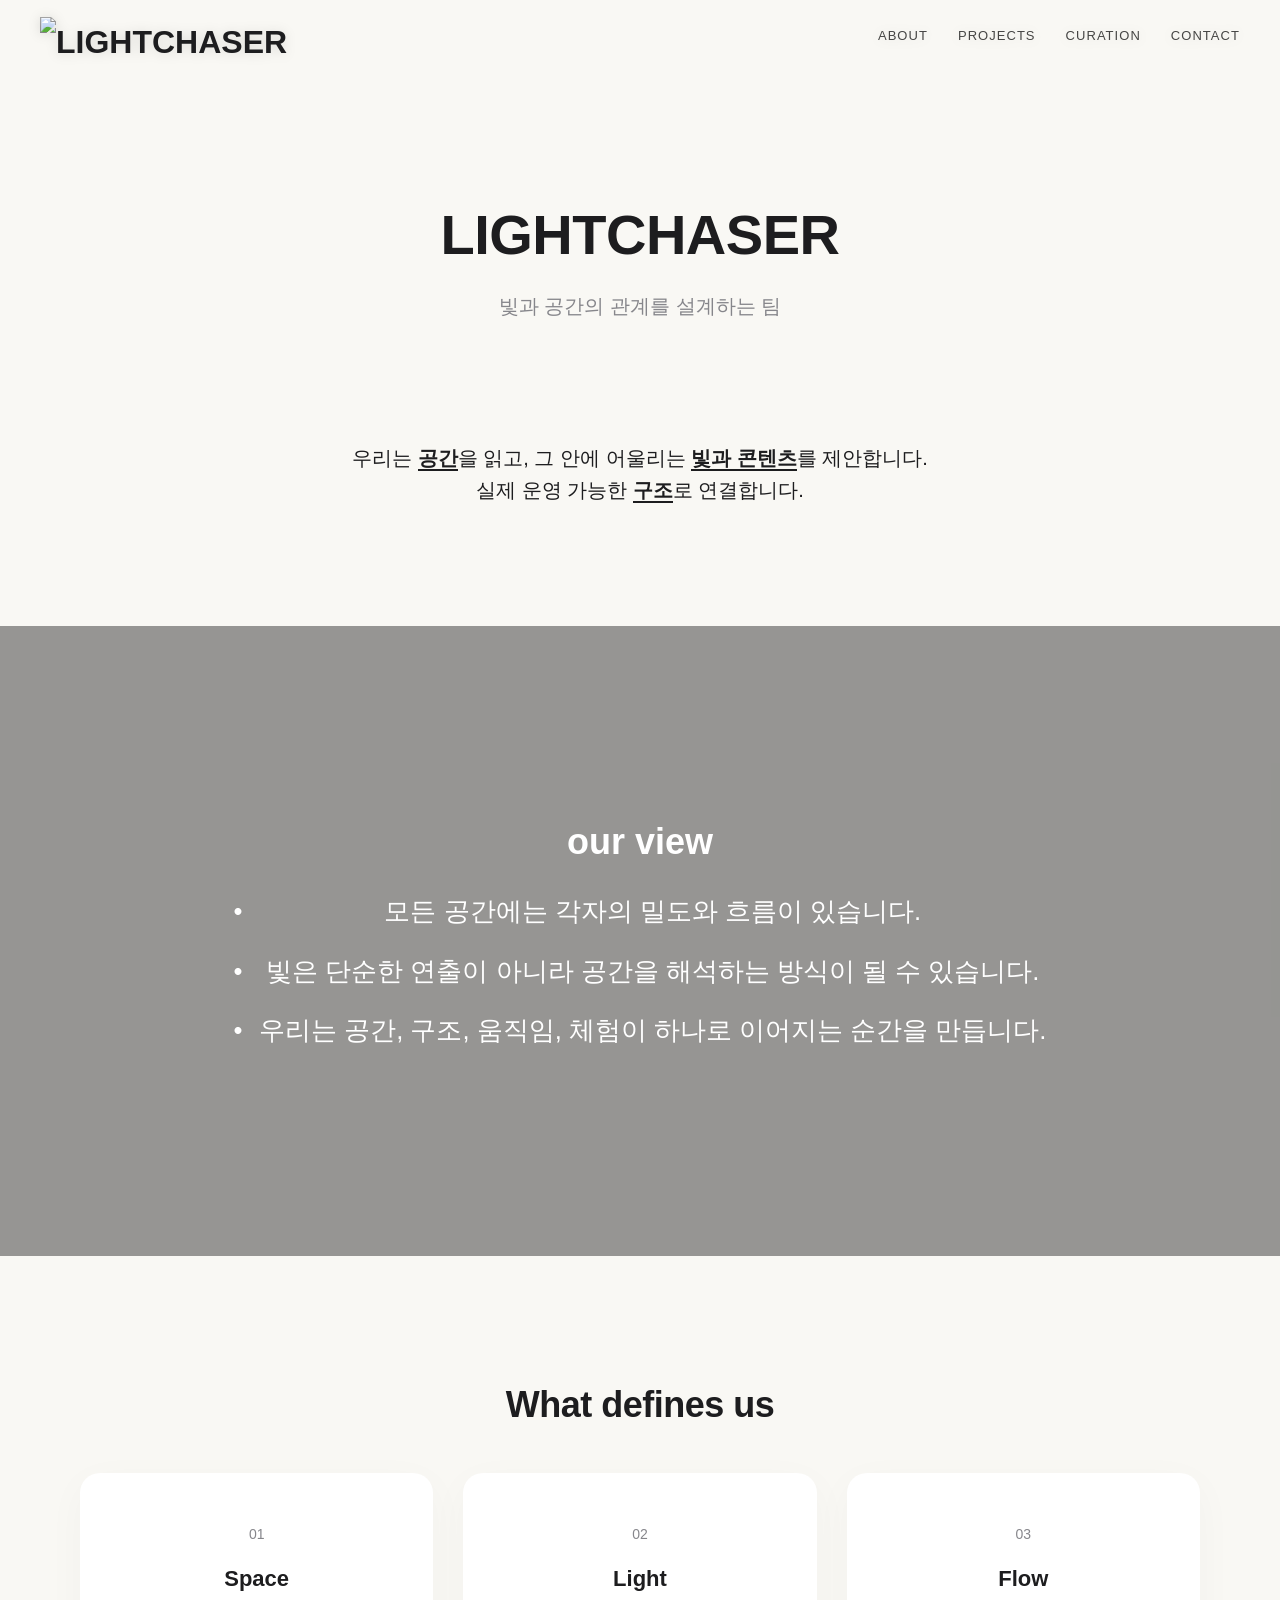
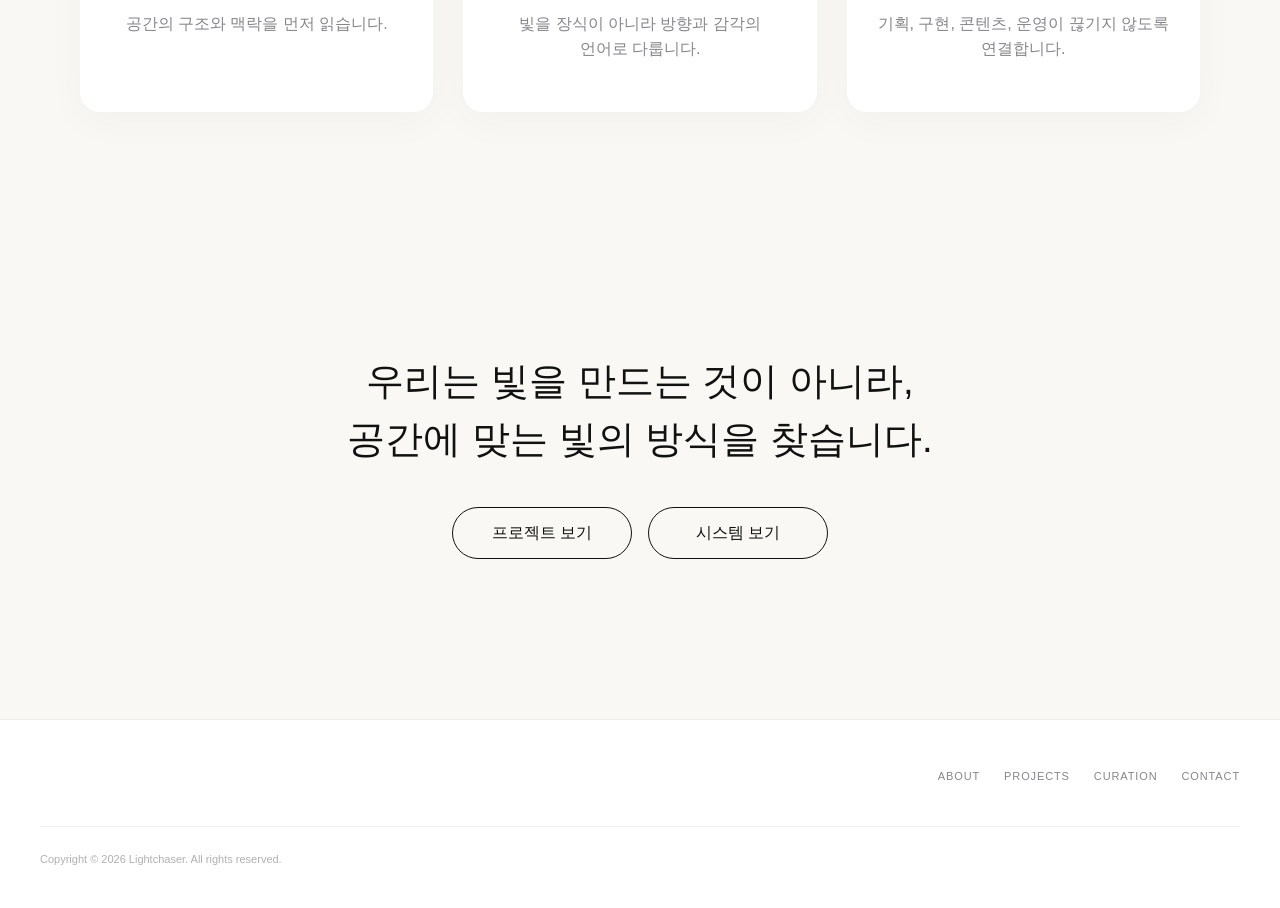
==== about.html @ cd35b0bd "Add files via upload" ====
<!DOCTYPE html>
<html lang="ko">
  <head>
    <meta charset="UTF-8" />
    <meta name="viewport" content="width=device-width, initial-scale=1.0" />
    <title>About - Lightchaser</title>
    <link rel="stylesheet" href="css/common.css" />
    <link rel="stylesheet" href="css/about.css" />
  </head>
  <body>
    <div data-include-path="components/header.html"></div>

    <main>
      <section class="sub-visual">
        <h2>LIGHTCHASER</h2>
        <p>빛과 공간의 관계를 설계하는 팀</p>
      </section>

      <section class="about-section definition">
        <div class="inner">
          <p class="desc">
            우리는 <strong>공간</strong>을 읽고, 그 안에 어울리는
            <strong>빛과 콘텐츠</strong>를 제안합니다.<br />
            실제 운영 가능한 <strong>구조</strong>로 연결합니다.
          </p>
        </div>
      </section>

      <section class="philosophy-bg">
        <div class="philo-content">
          <h3>our view</h3>
          <ul class="about-view-list custom-bullet">
            <li>모든 공간에는 각자의 밀도와 흐름이 있습니다.</li>
            <li>
              빛은 단순한 연출이 아니라 공간을 해석하는 방식이 될 수 있습니다.
            </li>
            <li>
              우리는 공간, 구조, 움직임, 체험이 하나로 이어지는 순간을 만듭니다.
            </li>
          </ul>
        </div>
      </section>

      <section class="about-section diff">
        <h3>What defines us</h3>
        <div class="inner">
          <div class="diff-grid">
            <div class="diff-item">
              <span class="num">01</span>
              <h4>Space</h4>
              <p>공간의 구조와 맥락을 먼저 읽습니다.</p>
            </div>

            <div class="diff-item">
              <span class="num">02</span>
              <h4>Light</h4>
              <p>빛을 장식이 아니라 방향과 감각의 언어로 다룹니다.</p>
            </div>
            <div class="diff-item">
              <span class="num">03</span>
              <h4>Flow</h4>
              <p>기획, 구현, 콘텐츠, 운영이 끊기지 않도록 연결합니다.</p>
            </div>
          </div>
        </div>
      </section>

      <section class="about-section closing">
        <div class="inner">
          <p class="closing-line">
            우리는 빛을 만드는 것이 아니라,<br />
            공간에 맞는 빛의 방식을 찾습니다.
          </p>

          <div class="closing-actions">
            <a href="project.html" class="btn-line">프로젝트 보기</a>
            <a href="system.html" class="btn-line">시스템 보기</a>
          </div>
        </div>
      </section>
    </main>

    <div data-include-path="components/footer.html"></div>

    <script src="js/include.js"></script>
    <script src="js/main.js"></script>
  </body>
</html>
---- css/common.css ----
/* =========================================
   1. 기본 설정 & 폰트 (GLOBAL)
   ========================================= */
@import url("https://fonts.googleapis.com/css2?family=Syne:wght@800&display=swap");

:root {
  --bg-color: #f9f8f4;
  --white: #ffffff;
  --text-main: #1d1d1f;
  --text-sub: #86868b;
  --border: #d2d2d7;
  --accent: #000000;

  /* 헤더 커스터마이즈 */
  --header-h: 70px; /* 헤더 높이 */
  --header-pad-x: 40px; /* 좌우 여백 */
  --logo-h: 56px; /* 로고 이미지 높이 */
  --menu-gap: 30px; /* PC 메뉴 간격 */
}

/* Reset */
* {
  margin: 0;
  padding: 0;
  box-sizing: border-box;
}

body {
  font-family: -apple-system, BlinkMacSystemFont, "Segoe UI", Roboto,
    "Helvetica Neue", Arial, "Noto Sans KR", sans-serif;
  background-color: var(--bg-color);
  color: var(--text-main);
  line-height: 1.6;
  word-break: keep-all;
}

a {
  text-decoration: none;
  color: inherit;
  transition: color 0.3s;
}

ul,
li {
  list-style: none;
}

/* 공통 main / section */
main {
  padding-top: var(--header-h); /* header fixed */
  min-height: 100vh;
}

section {
  position: relative;
}

/* 공통 inner (페이지 섹션용) */
.inner {
  max-width: 1400px;
  margin: 0 auto;
  padding: 0 40px;
}

/* =========================================
      2. HEADER (PC + Mobile 공통)
      - 기본 상태: 로고 왼쪽, 메뉴 오른쪽
      - 모바일: 햄버거 + 오버레이 메뉴
      - nav-compact: 로고 숨김 + 햄버거만 유지 + 오버레이 메뉴
      ========================================= */

header {
  position: fixed;
  top: 0;
  left: 0;
  width: 100%;
  height: var(--header-h);
  z-index: 5000;

  background: transparent;
  backdrop-filter: none;
  -webkit-backdrop-filter: none;
  border: 0;
  box-shadow: none;
}

header::before {
  content: "";
  position: absolute;
  inset: 0;
  pointer-events: none;
  display: block;
  background: rgba(0, 0, 0, 0); /* 기본 0 */
  transition: background 180ms ease;
}

header .inner {
  height: var(--header-h);
  max-width: none;

  display: flex;
  align-items: center;
  justify-content: space-between;
  padding: 0 var(--header-pad-x);
}

/* Logo */
header .logo {
  margin-top: 20px;
  position: static;
  transform: none;
  opacity: 1;
  pointer-events: auto;
  z-index: 5100;
}

header .logo a {
  display: flex;
  align-items: center;
  height: var(--header-h);
}

header .logo img {
  height: var(--logo-h);
  width: auto;
  display: block;
}

/* PC 메뉴 */
header .gnb {
  position: relative;
  z-index: 1100;
}

header .gnb ul {
  display: flex;
  gap: var(--menu-gap);
}

header .gnb a {
  font-family: "Noto Sans KR", sans-serif; /* Inter 미사용이면 안전하게 */
  font-size: 13px;
  font-weight: 500;
  letter-spacing: 0.08em;
  text-transform: uppercase;

  color: rgba(0, 0, 0, 0.72);
  opacity: 1;
}

header .gnb a:hover {
  color: rgba(0, 0, 0, 0.92);
}

/* 햄버거 버튼 (기본: PC 숨김) */
.btn-menu {
  display: none;
  background: none;
  border: none;
  width: 30px;
  height: 30px;
  position: relative;
  cursor: pointer;
  z-index: 4000;
}

.btn-menu span {
  display: block;
  width: 100%;
  height: 2px;
  background-color: var(--text-main);
  margin: 6px 0;
  transition: 0.3s;
}

/* drop-shadow (원하면 제거 가능) */
header .logo img,
header .gnb a {
  filter: drop-shadow(0 1px 6px rgba(0, 0, 0, 0.12));
}
/* 헤더가 밝은/복잡한 배경 위일 때 가독성 올리는 모드 */
header.is-invert::before {
  background: linear-gradient(
    to bottom,
    rgba(0, 0, 0, 0.42),
    rgba(0, 0, 0, 0.22) 60%,
    rgba(0, 0, 0, 0)
  );
}
header.is-invert .logo img {
  filter: invert(1) brightness(1.25) contrast(1.15);
}
header.is-invert .gnb a {
  color: rgba(255, 255, 255, 0.98);
  text-shadow: 0 1px 10px rgba(0, 0, 0, 0.55);
  filter: none; /* drop-shadow 대신 text-shadow로 통일 */
}

/* =========================================
      3. Sub Visual (공통)
      ========================================= */
.sub-visual {
  padding-top: 120px;
  display: flex;
  flex-direction: column;
  justify-content: center;
  align-items: center;
  text-align: center;
  background: var(--bg-color);
}

.sub-visual h2 {
  font-size: 56px;
  font-weight: 700;
  letter-spacing: -1px;
  margin-bottom: 10px;
  color: var(--text-main);
}

.sub-visual p {
  font-size: 20px;
  color: var(--text-sub);
}

/* =========================================
      4. Footer (공통)
      ========================================= */
footer {
  padding: 60px 0;
  text-align: center;
  background: var(--white);
  border-top: 1px solid #e5e5ea;
  color: var(--text-sub);
  font-size: 13px;
}

/* =========================================
      5. Responsive
      ========================================= */
@media (max-width: 1024px) {
  :root {
    --header-pad-x: 60px;
  }

  .inner {
    padding: 0 60px;
  }
}

@media (max-width: 768px) {
  :root {
    --header-pad-x: 20px;
  }

  .inner {
    padding: 0 7%;
  }

  /* 모바일: PC 메뉴 대신 햄버거 */
  .btn-menu {
    display: block;
  }

  /* 모바일에서 gnb를 오버레이 메뉴로 */
  header .gnb {
    position: fixed;
    top: 0;
    right: -100%;
    width: 100%;
    height: 100vh;
    background-color: rgba(255, 255, 255, 0.95);
    backdrop-filter: blur(10px);
    -webkit-backdrop-filter: blur(10px);
    z-index: 3500;
    transition: right 0.4s cubic-bezier(0.16, 1, 0.3, 1);

    display: flex;
    justify-content: center;
    align-items: center;
  }

  header .gnb.active {
    right: 0;
  }

  header .gnb ul {
    flex-direction: column;
    text-align: center;
    gap: 40px;
  }

  header .gnb a {
    font-size: 24px;
    font-weight: 700;
    color: var(--text-main);
  }

  /* 햄버거 X 애니메이션 */
  .btn-menu.active span:nth-child(1) {
    transform: rotate(45deg) translate(5px, 6px);
  }
  .btn-menu.active span:nth-child(2) {
    opacity: 0;
  }
  .btn-menu.active span:nth-child(3) {
    transform: rotate(-45deg) translate(5px, -6px);
  }

  .sub-visual h2 {
    font-size: 42px;
  }
}

@media (max-width: 480px) {
  .inner {
    padding: 0 20px;
  }
}

/* =========================================
      6. Scroll Compact Header
      header.nav-compact 이 붙으면:
      - 로고 숨김
      - 햄버거는 고정 노출
      - 메뉴는 오버레이 방식 유지(모바일과 동일)
      ========================================= */
header.nav-compact {
  background: transparent !important;
  backdrop-filter: none !important;
  -webkit-backdrop-filter: none !important;
  border-bottom: 0 !important;
  box-shadow: none !important;
}

/* 로고 숨김 */
header.nav-compact .logo {
  opacity: 0;
  pointer-events: none;
}

/* nav-compact 상태에서 햄버거 강제 노출 + 위치 고정 */
header.nav-compact .btn-menu {
  display: block;
  position: fixed;
  top: 16px;
  right: 20px;
  z-index: 4000;
}

/* nav-compact에서 햄버거 라인 */
header.nav-compact .btn-menu span {
  background-color: #111;
}

/* nav-compact에서 gnb를 오버레이로 강제 */
header.nav-compact .gnb {
  position: fixed;
  top: 0;
  right: -100%;
  width: 100%;
  height: 100vh;
  background-color: rgba(255, 255, 255, 0.92);
  backdrop-filter: blur(10px);
  -webkit-backdrop-filter: blur(10px);
  z-index: 3500;
  transition: right 0.4s cubic-bezier(0.16, 1, 0.3, 1);

  opacity: 1;
  pointer-events: auto;

  display: flex;
  justify-content: center;
  align-items: center;
}

header.nav-compact .gnb.active {
  right: 0;
}

header.nav-compact .gnb ul {
  display: flex;
  flex-direction: column;
  gap: 40px;
  text-align: center;
}

header.nav-compact .gnb a {
  font-size: 24px;
  font-weight: 700;
  color: var(--text-main);
}

/* =========================================
      7. Typography (Optional)
      ========================================= */
.main-visual h2,
.sub-visual h2,
.scene .content-text h3,
.project-detail .hero-txt h2,
.project-detail .flow-title h3,
.project-detail .flow-text h4 {
  letter-spacing: -0.5px;
}
header::before {
  z-index: 0;
}
header .inner {
  position: relative;
  z-index: 1;
}
---- css/about.css ----
/* =========================================
   ABOUT (about.html)
   ========================================= */
.about-section {
  padding: 120px 20px;
  text-align: center;
}
.about-section .inner {
  max-width: 1200px;
  margin: 0 auto;
}
.about-section h3 {
  font-size: 36px;
  margin-bottom: 40px;
  letter-spacing: -0.5px;
}

.definition .desc {
  font-size: 20px;
  font-weight: 400;
}
.definition strong {
  color: var(--text-main);
  border-bottom: 2px solid var(--text-main);
}

.philosophy-bg {
  height: 70vh;
  background-image: url("../assets/images/about/visual-bg.jpg");
  background-attachment: fixed;
  background-position: center;
  background-size: cover;
  background-repeat: no-repeat;
  display: flex;
  justify-content: center;
  align-items: center;
  text-align: center;
  position: relative;
}
.philosophy-bg::after {
  content: "";
  position: absolute;
  inset: 0;
  background: rgba(0, 0, 0, 0.4);
}
.philo-content {
  position: relative;
  z-index: 10;
}
.philo-content h3 {
  font-size: 36px;
  color: #fff;
  margin-bottom: 20px;
}
.philo-content p {
  font-size: 20px;
  color: rgba(255, 255, 255, 0.9);
}
.about-view-list.custom-bullet {
  list-style: none;
  margin: 0;
  padding: 0;
}

.about-view-list.custom-bullet li {
  position: relative;
  padding-left: 1.6rem;
  margin-bottom: 1rem;
  line-height: 1.7;
  font-size: 1.6rem;
  color: #ffffff;
  z-index: 10;
}

.about-view-list.custom-bullet li::before {
  content: "•";
  position: absolute;
  left: 0;
  top: 0;
}
.diff-grid {
  display: grid;
  grid-template-columns: repeat(3, 1fr);
  gap: 30px;
}
.diff-item {
  background: var(--white);
  padding: 50px 30px;
  border-radius: 20px;
  transition: transform 0.3s;
  box-shadow: 0 10px 40px rgba(0, 0, 0, 0.03);
}
.diff-item:hover {
  transform: translateY(-10px);
}
.diff-item .num {
  display: block;
  font-size: 14px;
  color: var(--text-sub);
  margin-bottom: 15px;
}
.diff-item h4 {
  font-size: 22px;
  margin-bottom: 15px;
}
.diff-item p {
  color: var(--text-sub);
}

.process-steps {
  display: flex;
  justify-content: center;
  align-items: center;
}
.process-steps .step {
  width: 150px;
  text-align: center;
}
.process-steps .circle {
  width: 60px;
  height: 60px;
  border: 1px solid var(--border);
  border-radius: 50%;
  margin: 0 auto 20px;
  line-height: 58px;
  font-weight: 600;
  color: var(--text-sub);
  background: var(--white);
  transition: 0.3s;
}
.step:hover .circle {
  border-color: var(--text-main);
  background: var(--text-main);
  color: var(--white);
}
.process-steps .line {
  width: 80px;
  height: 1px;
  background: var(--border);
  margin: 0 15px 40px 15px;
}

@media (max-width: 768px) {
  .diff-grid {
    grid-template-columns: 1fr;
  }
  .process-steps {
    flex-direction: column;
  }
  .process-steps .line {
    width: 1px;
    height: 40px;
    margin: 20px 0;
  }
}
.about-section.closing {
  padding: 120px 0 160px;
  text-align: center;
}

.closing-line {
  font-size: clamp(28px, 3vw, 48px);
  line-height: 1.5;
  font-weight: 500;
  color: #111;
  margin-bottom: 40px;
}

.closing-actions {
  display: flex;
  justify-content: center;
  gap: 16px;
  flex-wrap: wrap;
}

.btn-line {
  display: inline-flex;
  align-items: center;
  justify-content: center;
  min-width: 180px;
  height: 52px;
  padding: 0 24px;
  border: 1px solid #111;
  border-radius: 999px;
  color: #111;
  text-decoration: none;
  font-size: 16px;
  transition: all 0.25s ease;
}

.btn-line:hover {
  background: #111;
  color: #fff;
}
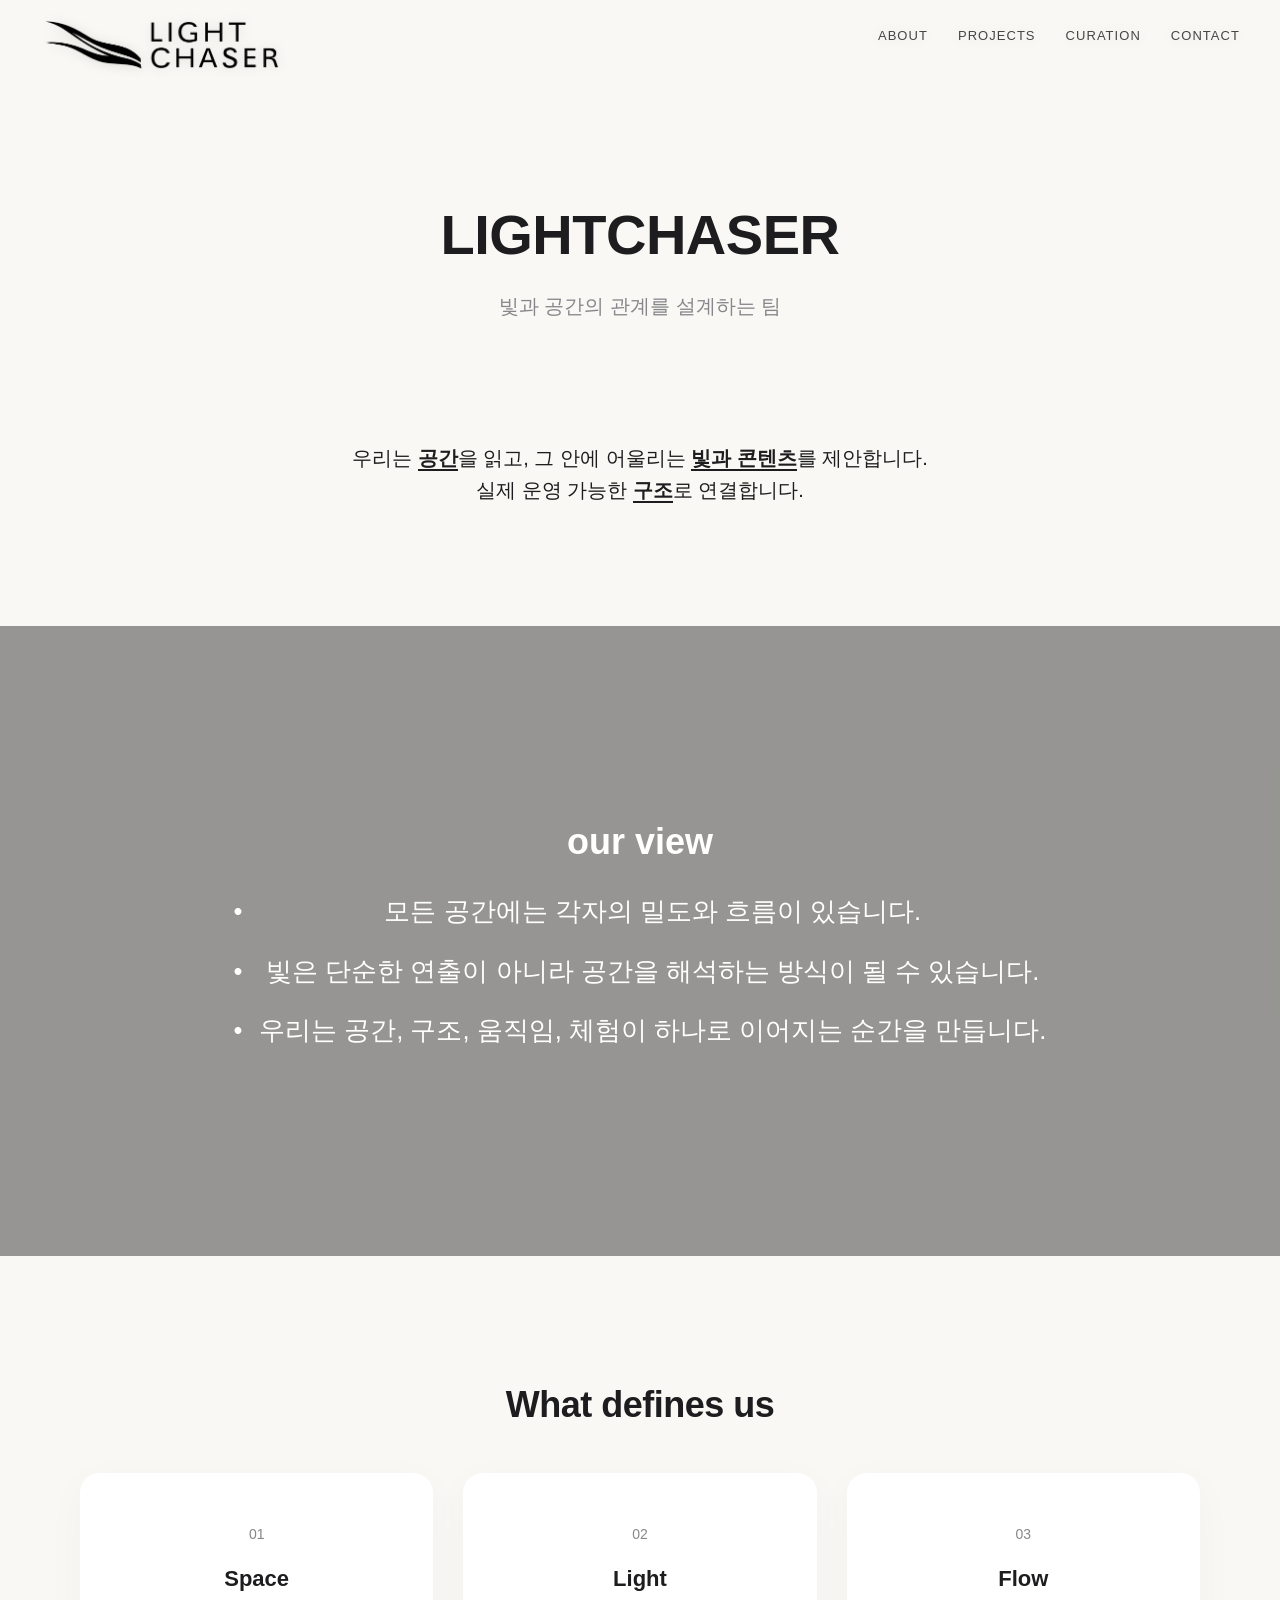
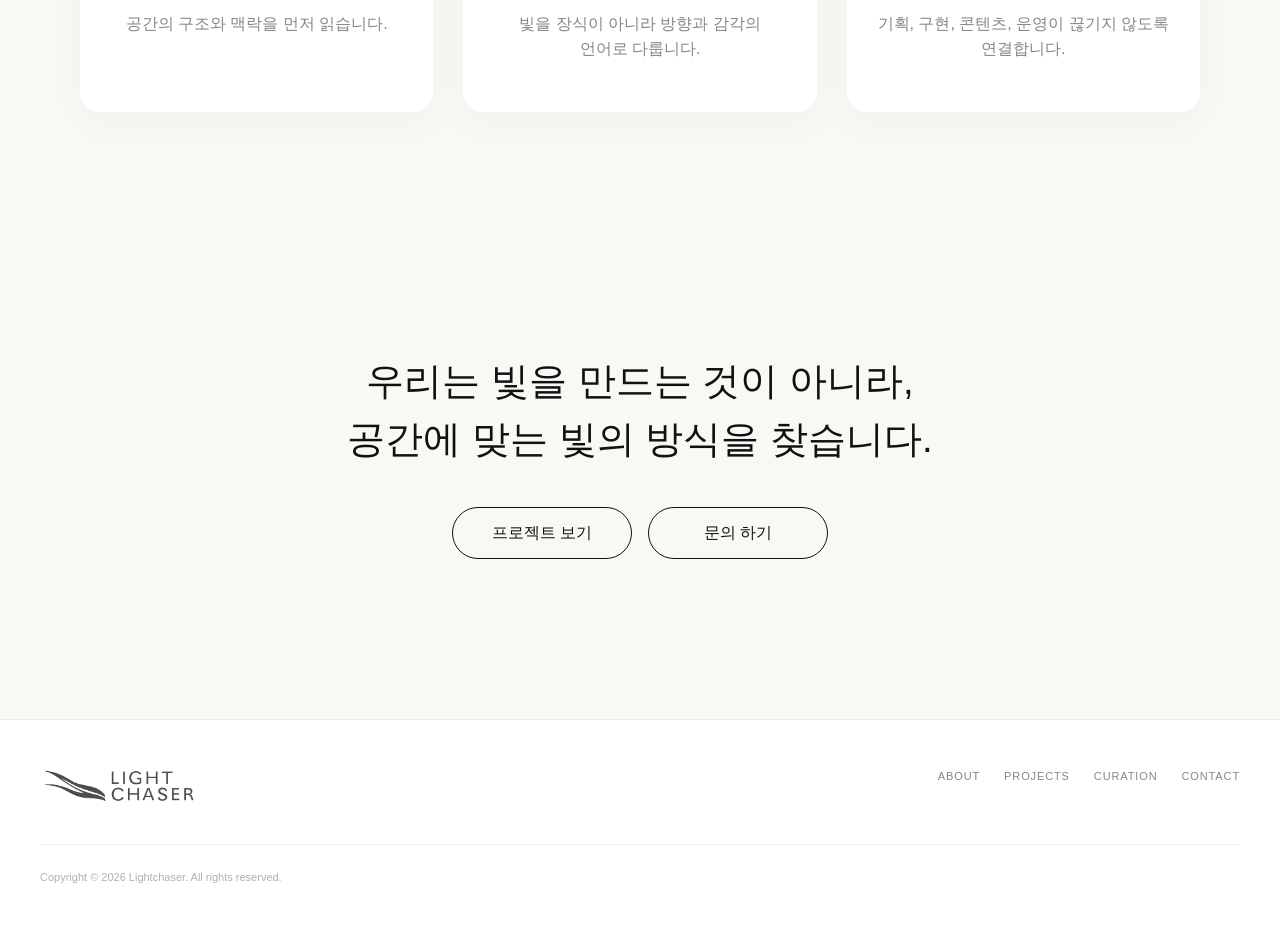
==== commit 523cecb6: "Update about.html" ====
--- a/about.html
+++ b/about.html
@@ -74,7 +74,7 @@
 
           <div class="closing-actions">
             <a href="project.html" class="btn-line">프로젝트 보기</a>
-            <a href="system.html" class="btn-line">시스템 보기</a>
+            <a href="contact.html" class="btn-line">문의 하기</a>
           </div>
         </div>
       </section>
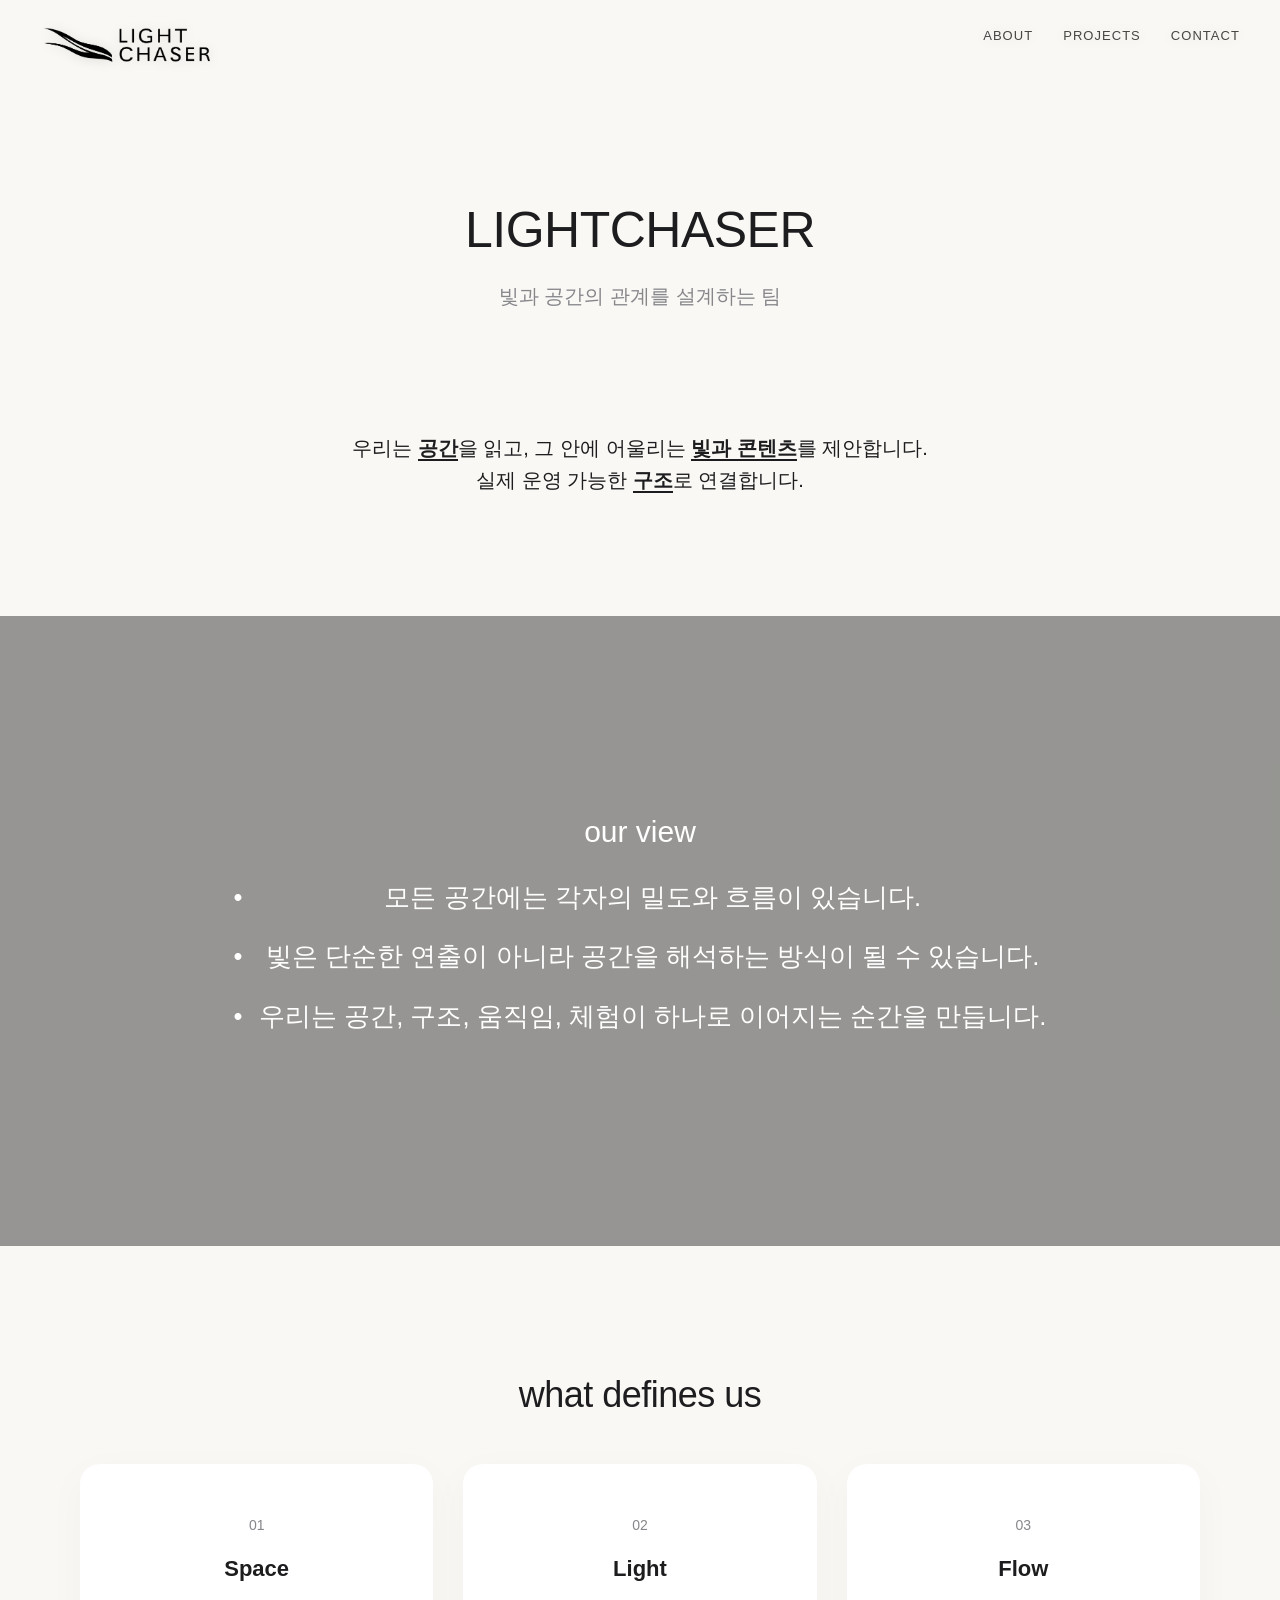
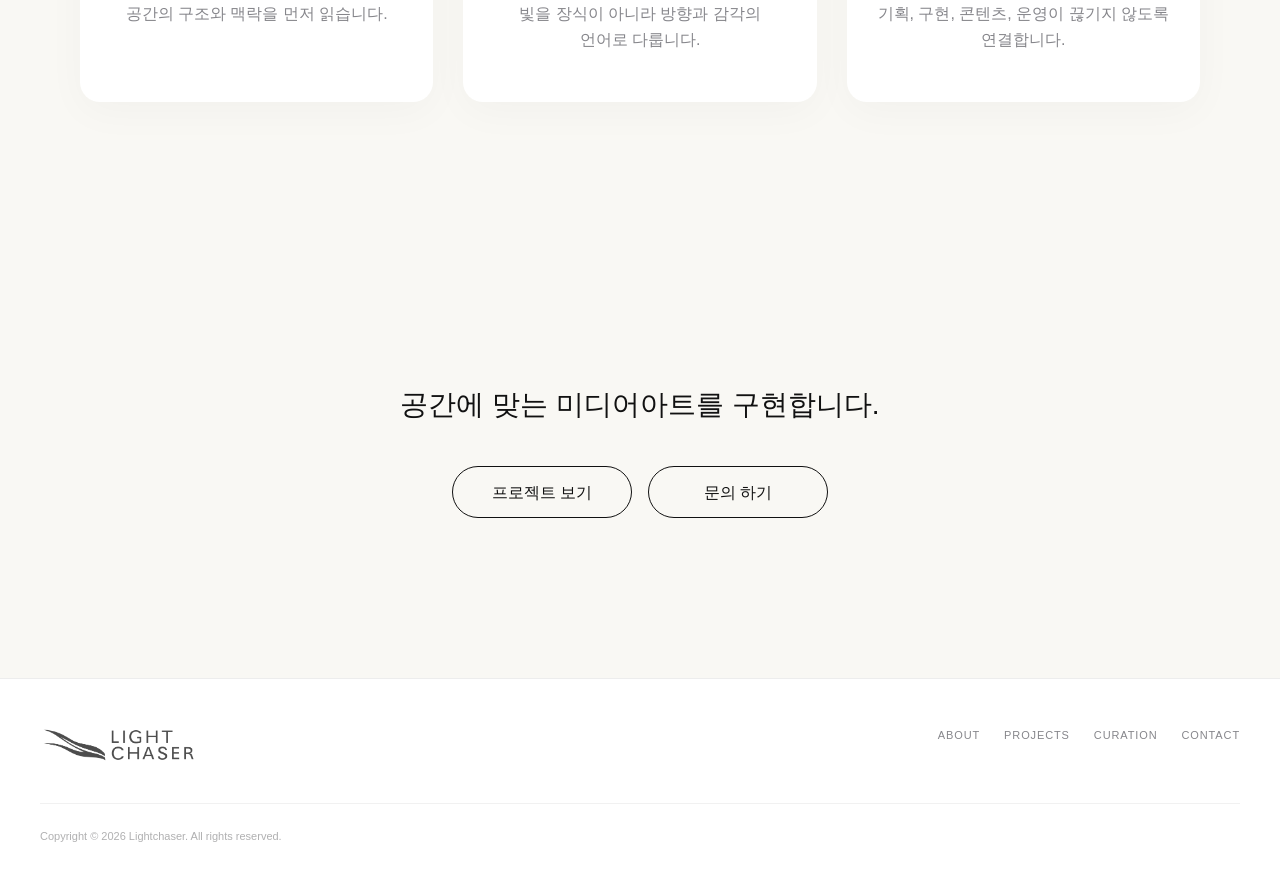
==== commit 6ef81bff: "813" ====
--- a/about.html
+++ b/about.html
@@ -42,7 +42,7 @@
       </section>
 
       <section class="about-section diff">
-        <h3>What defines us</h3>
+        <h3>what defines us</h3>
         <div class="inner">
           <div class="diff-grid">
             <div class="diff-item">
@@ -68,8 +68,8 @@
       <section class="about-section closing">
         <div class="inner">
           <p class="closing-line">
-            우리는 빛을 만드는 것이 아니라,<br />
-            공간에 맞는 빛의 방식을 찾습니다.
+            <br />
+            공간에 맞는 미디어아트를 구현합니다.
           </p>
 
           <div class="closing-actions">
--- a/css/common.css
+++ b/css/common.css
@@ -14,7 +14,7 @@
   /* 헤더 커스터마이즈 */
   --header-h: 70px; /* 헤더 높이 */
   --header-pad-x: 40px; /* 좌우 여백 */
-  --logo-h: 56px; /* 로고 이미지 높이 */
+  --logo-h: 40px; /* 로고 이미지 높이 */
   --menu-gap: 30px; /* PC 메뉴 간격 */
 }
 
@@ -210,8 +210,8 @@
 }
 
 .sub-visual h2 {
-  font-size: 56px;
-  font-weight: 700;
+  font-size: 50px;
+  font-weight: 500;
   letter-spacing: -1px;
   margin-bottom: 10px;
   color: var(--text-main);
--- a/css/about.css
+++ b/css/about.css
@@ -10,6 +10,7 @@
   margin: 0 auto;
 }
 .about-section h3 {
+  font-weight: 400;
   font-size: 36px;
   margin-bottom: 40px;
   letter-spacing: -0.5px;
@@ -48,7 +49,8 @@
   z-index: 10;
 }
 .philo-content h3 {
-  font-size: 36px;
+  font-weight: 400;
+  font-size: 30px;
   color: #fff;
   margin-bottom: 20px;
 }
@@ -159,7 +161,7 @@
 }
 
 .closing-line {
-  font-size: clamp(28px, 3vw, 48px);
+  font-size: clamp(28px, 2vw, 48px);
   line-height: 1.5;
   font-weight: 500;
   color: #111;
